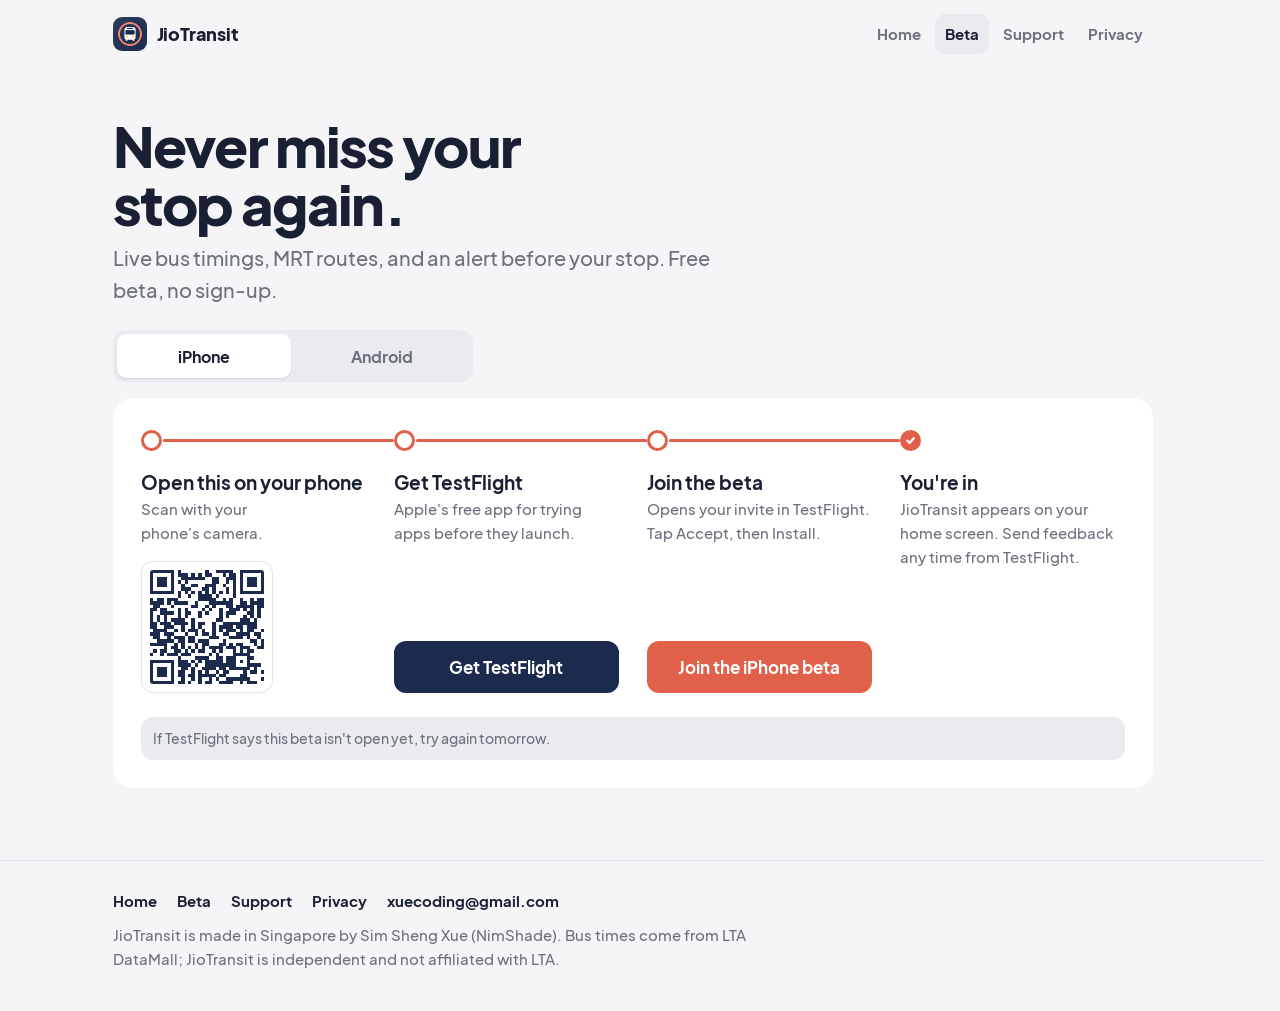
==== beta/index.html @ fa0a6614 "Site: Home in the nav, steady header across pages, MRT + bus directions shot, icon panel for extras " ====
<!doctype html>
<html lang="en">
<head>
<meta charset="utf-8">
<meta name="viewport" content="width=device-width,initial-scale=1,viewport-fit=cover">
<meta name="theme-color" content="#F5F5F7" media="(prefers-color-scheme: light)">
<meta name="theme-color" content="#0F1320" media="(prefers-color-scheme: dark)">
<title>Try the JioTransit beta</title>
<meta name="description" content="Live bus timings, MRT routes, and an alert before your stop. Free beta for iPhone and Android, no sign-up.">
<meta property="og:title" content="Try the JioTransit beta">
<meta property="og:description" content="Live bus timings, MRT routes, and an alert before your stop. Free beta for iPhone and Android, no sign-up.">
<meta property="og:image" content="https://shengxue97.github.io/jiotransit-web/assets/getoff.jpg">
<meta property="og:url" content="https://shengxue97.github.io/jiotransit-web/beta/">
<meta name="twitter:card" content="summary_large_image">
<link rel="icon" href="../assets/favicon.png">
<link rel="apple-touch-icon" href="../assets/apple-touch-icon.png">
<link rel="preload" href="../assets/fonts/jakarta-800.woff2" as="font" type="font/woff2" crossorigin>
<link rel="stylesheet" href="../assets/site.css">
</head>
<body>
<header class="site-header">
  <div class="wrap">
    <a class="brand" href="../"><img src="../assets/icon.png" width="34" height="34" alt=""><span>JioTransit</span></a>
    <nav class="site-nav" aria-label="Site"><a href="../">Home</a><a href="../beta/" aria-current="page">Beta</a><a href="../support/">Support</a><a href="../privacy/">Privacy</a></nav>
  </div>
</header>

<main class="wrap">
  <section class="beta-intro">
    <h1>Never miss your stop again.</h1>
    <p>Live bus timings, MRT routes, and an alert before your stop. Free beta, no sign-up.</p>
  </section>

  <div class="segments" role="tablist" aria-label="Your phone">
    <button role="tab" id="tab-ios" aria-controls="ios" aria-selected="true">iPhone</button>
    <button role="tab" id="tab-android" aria-controls="android" aria-selected="false">Android</button>
  </div>

  <section class="trip" id="ios" role="tabpanel" aria-labelledby="tab-ios">
    <ol class="stops">
      <li class="stop qr">
        <span class="dot"></span>
        <h2>Open this on your phone</h2>
        <p>Scan with your phone's camera.</p>
        <img class="qr-img" src="../assets/beta-qr.svg" width="132" height="132" alt="QR code that opens this page">
      </li>
      <li class="stop">
        <span class="dot"></span>
        <h2>Get TestFlight</h2>
        <p>Apple's free app for trying apps before they launch.</p>
        <a class="btn btn-plate" href="https://apps.apple.com/app/testflight/id899247664">Get TestFlight</a>
      </li>
      <li class="stop">
        <span class="dot"></span>
        <h2>Join the beta</h2>
        <p>Opens your invite in TestFlight. Tap Accept, then Install.</p>
        <a class="btn btn-accent" href="https://testflight.apple.com/join/M5SRZeEk">Join the iPhone beta</a>
      </li>
      <li class="stop end">
        <span class="dot"><svg viewBox="0 0 12 12" fill="none" stroke="currentColor" stroke-width="2.4" stroke-linecap="round" stroke-linejoin="round"><path d="M2.5 6.3 5 8.7l4.5-5.2"/></svg></span>
        <h2>You're in</h2>
        <p>JioTransit appears on your home screen. Send feedback any time from TestFlight.</p>
      </li>
    </ol>
    <p class="hint">If TestFlight says this beta isn't open yet, try again tomorrow.</p>
  </section>

  <section class="trip" id="android" role="tabpanel" aria-labelledby="tab-android" hidden>
    <ol class="stops">
      <li class="stop qr">
        <span class="dot"></span>
        <h2>Open this on your phone</h2>
        <p>Scan with your phone's camera.</p>
        <img class="qr-img" src="../assets/beta-qr.svg" width="132" height="132" alt="QR code that opens this page">
      </li>
      <li class="stop">
        <span class="dot"></span>
        <h2>Join the tester group</h2>
        <p>Tap Join group, using the Google account on your phone.</p>
        <a class="btn btn-plate" href="https://groups.google.com/g/jiotransit-testers">Join the tester group</a>
      </li>
      <li class="stop">
        <span class="dot"></span>
        <h2>Install from Google Play</h2>
        <p>Tap Become a tester, then download JioTransit.</p>
        <a class="btn btn-accent" href="https://play.google.com/apps/testing/com.nimshade.jiotransit">Install JioTransit</a>
      </li>
      <li class="stop end">
        <span class="dot"><svg viewBox="0 0 12 12" fill="none" stroke="currentColor" stroke-width="2.4" stroke-linecap="round" stroke-linejoin="round"><path d="M2.5 6.3 5 8.7l4.5-5.2"/></svg></span>
        <h2>You're in</h2>
        <p>Please keep it installed for 14 days. That's what Google needs before JioTransit can launch.</p>
      </li>
    </ol>
  </section>
</main>

<footer class="site-footer">
  <div class="wrap">
    <div class="links"><a href="../">Home</a><a href="../beta/">Beta</a><a href="../support/">Support</a><a href="../privacy/">Privacy</a><a href="mailto:xuecoding@gmail.com">xuecoding@gmail.com</a></div>
    <p>JioTransit is made in Singapore by Sim Sheng Xue (NimShade). Bus times come from LTA DataMall; JioTransit is independent and not affiliated with LTA.</p>
  </div>
</footer>
<script>
(function () {
  var tabs = document.querySelectorAll('[role="tab"]');
  function show(id) {
    tabs.forEach(function (t) {
      var on = t.getAttribute("aria-controls") === id;
      t.setAttribute("aria-selected", on);
      t.tabIndex = on ? 0 : -1;
      document.getElementById(t.getAttribute("aria-controls")).hidden = !on;
    });
  }
  tabs.forEach(function (t) {
    t.addEventListener("click", function () { show(t.getAttribute("aria-controls")); });
  });
  show(/Android/i.test(navigator.userAgent) ? "android" : "ios");
})();
</script>
</body>
</html>
---- assets/site.css ----
/* JioTransit website: one stylesheet for every page.
   Colours are the app's own (lib/core/theme/app_colors.dart); type is the app's font. */
@font-face{font-family:"Jakarta";src:url("fonts/jakarta-500.woff2") format("woff2");font-weight:500;font-display:swap}
@font-face{font-family:"Jakarta";src:url("fonts/jakarta-700.woff2") format("woff2");font-weight:700;font-display:swap}
@font-face{font-family:"Jakarta";src:url("fonts/jakarta-800.woff2") format("woff2");font-weight:800;font-display:swap}

:root{
  --bg:#F5F5F7;--surface:#FFFFFF;--muted:#EAEBEE;--divider:#E1E3E8;
  --text:#1A2033;--text-2:#6D717D;
  --accent:#E0604A;--accent-hover:#CC5440;--accent-text:#B9432E;--on-accent:#FFFFFF;
  --plate:#1C2A4D;--on-plate:#FFFFFF;--plate-text-2:#C2C9DC;
  --shot-border:rgba(26,32,51,.10);
  --gutter:20px;--max:1120px;
  color-scheme:light;
}
@media (prefers-color-scheme:dark){
  :root{
    --bg:#0F1320;--surface:#181D2C;--muted:#212738;--divider:#293043;
    --text:#EEF0F6;--text-2:#A3A9BA;
    --accent:#FF7E66;--accent-hover:#FF937E;--accent-text:#FF7E66;--on-accent:#2A0F0A;
    --plate:#1A2340;--on-plate:#EEF0F6;--plate-text-2:#A3A9BA;
    --shot-border:rgba(255,255,255,.08);
    color-scheme:dark;
  }
}

*{box-sizing:border-box}
html{-webkit-text-size-adjust:100%;overflow-y:scroll;scrollbar-gutter:stable}
body{margin:0;background:var(--bg);color:var(--text);
  font:500 17px/1.6 "Jakarta",system-ui,-apple-system,"Segoe UI",Roboto,sans-serif;
  -webkit-font-smoothing:antialiased;min-height:100vh;display:flex;flex-direction:column}
main{flex:1}
img{max-width:100%;height:auto;display:block}
a{color:var(--accent-text)}
:focus-visible{outline:3px solid var(--accent);outline-offset:3px;border-radius:8px}
h1,h2,h3{text-wrap:balance}
p{text-wrap:pretty}
.wrap{max-width:var(--max);margin:0 auto;padding:0 var(--gutter)}

/* ---------- header: identical on every page ---------- */
.site-header .wrap{display:flex;align-items:center;gap:16px;height:68px}
.brand{display:flex;align-items:center;gap:10px;text-decoration:none;color:var(--text);margin-right:auto}
.brand img{width:34px;height:34px;border-radius:9px}
.brand span{font-weight:800;font-size:18px;letter-spacing:-.01em}
.site-nav{display:flex;gap:4px}
.site-nav a{color:var(--text-2);text-decoration:none;font-weight:700;font-size:15px;padding:8px 10px;border-radius:10px}
.site-nav a:hover{color:var(--text);background:var(--muted)}
.site-nav a[aria-current="page"]{color:var(--text);background:var(--muted)}
@media (max-width:399px){ .brand span{display:none} .site-nav a{padding:8px 8px} }

/* ---------- footer: identical on every page ---------- */
.site-footer{margin-top:72px;border-top:1px solid var(--divider);padding:28px 0 40px;color:var(--text-2);font-size:15px}
.site-footer .wrap{display:grid;gap:10px}
.site-footer .links{display:flex;flex-wrap:wrap;gap:6px 20px}
.site-footer .links a{color:var(--text);text-decoration:none;font-weight:700}
.site-footer .links a:hover{text-decoration:underline}
.site-footer p{margin:0;max-width:60ch}

/* ---------- buttons ---------- */
.btn{display:inline-flex;align-items:center;justify-content:center;min-height:52px;padding:12px 24px;border-radius:12px;
  font-weight:700;font-size:17px;text-decoration:none;text-align:center}
.btn-accent{background:var(--accent);color:var(--on-accent)}
.btn-accent:hover{background:var(--accent-hover)}
.btn-plate{background:var(--plate);color:var(--on-plate)}
@media (prefers-color-scheme:dark){ .btn-plate{background:#D7DEEF;color:#1C2A4D} }
.btn:active{transform:translateY(1px)}

/* ---------- app screenshots ---------- */
.shot{border-radius:28px;border:1px solid var(--shot-border);box-shadow:0 18px 40px -18px rgba(26,32,51,.35);background:var(--surface)}
.widget{filter:drop-shadow(0 16px 30px rgba(15,19,32,.35))}

/* =========================================================
   HOME
   ========================================================= */
.hero{padding:28px 0 8px}
.hero h1{font-weight:800;font-size:clamp(38px,9.5vw,68px);line-height:1.02;letter-spacing:-.035em;margin:0 0 16px;max-width:12ch}
.hero .lede{font-size:clamp(17px,2.2vw,20px);color:var(--text-2);margin:0 0 28px;max-width:30em}
.hero .actions{display:flex;flex-wrap:wrap;align-items:center;gap:12px 20px}
.hero .note{color:var(--text-2);font-size:15px}
.hero-visual{position:relative;margin:40px auto 0;max-width:420px;padding-bottom:56px}
.hero-visual .shot{width:76%;margin:0 auto}
.hero-visual .widget{position:absolute;left:0;bottom:0;width:100%}

.feature{display:grid;gap:28px;padding:64px 0 0;align-items:center}
.feature h2{font-weight:800;font-size:clamp(28px,4.4vw,40px);line-height:1.1;letter-spacing:-.025em;margin:0 0 12px}
.feature p{color:var(--text-2);margin:0;max-width:34em}
.feature .facts{list-style:none;padding:0;margin:18px 0 0;display:grid;gap:8px}
.feature .facts li{padding-left:22px;position:relative}
.feature .facts li::before{content:"";position:absolute;left:2px;top:.62em;width:9px;height:9px;border-radius:50%;border:2.5px solid var(--accent)}
.feature figure{margin:0;background:var(--muted);border-radius:28px;padding:32px 24px 0;overflow:hidden;display:flex;justify-content:center}
.feature figure .shot{width:min(300px,100%);border-bottom-left-radius:0;border-bottom-right-radius:0;box-shadow:none}

.extras{padding:72px 0 0}
.extras h2{font-weight:800;font-size:clamp(24px,3.4vw,32px);letter-spacing:-.02em;margin:0 0 20px}
.extras ul{list-style:none;margin:0;padding:24px 20px;display:grid;gap:22px;background:var(--surface);border-radius:28px}
.extras li{display:flex;gap:14px;align-items:flex-start}
.extras .ic{flex:none;width:44px;height:44px;border-radius:12px;display:grid;place-items:center;
  background:color-mix(in srgb,var(--accent) 13%,transparent);color:var(--accent-text)}
.extras .ic svg{width:24px;height:24px;fill:currentColor}
.extras b{display:block;font-weight:700;font-size:17px;line-height:1.3;margin:1px 0 2px}
.extras li span:not(.ic){display:block;color:var(--text-2);font-size:15px;line-height:1.5}

.cta{margin-top:72px;background:var(--plate);color:var(--on-plate);border-radius:28px;padding:36px 24px;display:grid;gap:20px}
.cta h2{font-weight:800;font-size:clamp(26px,4vw,40px);line-height:1.1;letter-spacing:-.025em;margin:0}
.cta p{margin:6px 0 0;color:var(--plate-text-2)}
.cta .btn{justify-self:start}

/* tablet */
@media (min-width:720px){
  :root{--gutter:32px}
  .hero{padding-top:48px}
  .hero-visual{max-width:460px}
  .feature{grid-template-columns:1fr 1fr;gap:40px}
  .feature.flip figure{order:-1}
  .extras ul{grid-template-columns:1fr 1fr;gap:28px 40px;padding:32px}
  .cta{grid-template-columns:1fr auto;align-items:center;padding:40px}
  .cta .btn{justify-self:end}
}
/* desktop */
@media (min-width:1024px){
  :root{--gutter:40px}
  .hero{display:grid;grid-template-columns:1.1fr .9fr;gap:56px;align-items:center;padding:56px 0 0}
  .hero-visual{margin:0 0 0 auto;max-width:480px;padding-bottom:72px}
  .hero-visual .shot{width:72%;margin:0 0 0 auto}
  .hero-visual .widget{width:94%}
  .feature{gap:80px;padding-top:112px}
  .feature figure{padding:48px 48px 0}
  .extras{padding-top:112px}
  .extras ul{grid-template-columns:repeat(3,1fr);gap:36px 48px;padding:44px 48px}
  .cta{margin-top:112px;padding:56px 64px}
}

/* =========================================================
   BETA
   ========================================================= */
.beta-intro{padding:28px 0 0;max-width:640px}
.beta-intro h1{font-weight:800;font-size:clamp(34px,7vw,56px);line-height:1.04;letter-spacing:-.03em;margin:0 0 10px}
.beta-intro p{color:var(--text-2);font-size:clamp(17px,2vw,20px);margin:0 0 24px}

.segments{display:grid;grid-template-columns:1fr 1fr;background:var(--muted);border-radius:12px;padding:4px;gap:4px;max-width:360px}
.segments button{font:inherit;font-weight:700;font-size:16px;color:var(--text-2);background:none;border:0;border-radius:9px;min-height:44px;cursor:pointer}
.segments button[aria-selected="true"]{background:var(--surface);color:var(--text);box-shadow:0 1px 2px rgba(26,32,51,.12)}

.trip{background:var(--surface);border-radius:20px;padding:22px 18px 8px;margin-top:12px}
.trip[hidden]{display:none}
.stops{list-style:none;margin:0;padding:0}
.stop{position:relative;padding:0 0 24px 38px}
.stop::before{content:"";position:absolute;left:9px;top:22px;bottom:-2px;width:3px;border-radius:2px;background:var(--accent)}
.stop:last-child::before{display:none}
.dot{position:absolute;left:0;top:2px;width:21px;height:21px;border-radius:50%;background:var(--surface);border:3px solid var(--accent)}
.stop.end .dot{background:var(--accent);display:grid;place-items:center}
.stop.end .dot svg{width:11px;height:11px;color:var(--on-accent)}
.stop h2{font-size:18px;font-weight:700;line-height:1.3;margin:0}
.stop p{color:var(--text-2);margin:2px 0 12px;font-size:15px}
.stop.end p{margin-bottom:0}
.stop .btn{display:flex;width:100%}
.stop.qr{display:none}
.qr-img{width:132px;height:132px;background:#fff;padding:8px;border-radius:12px;border:1px solid var(--divider)}
.hint{font-size:14px;color:var(--text-2);background:var(--muted);border-radius:12px;padding:10px 12px;margin:4px 0 18px}

@media (min-width:720px){
  .beta-intro{padding-top:48px}
  .trip{padding:32px 28px 28px;margin-top:16px}
  .stops{display:grid;grid-auto-flow:column;grid-auto-columns:minmax(0,1fr);column-gap:28px}
  .stop{padding:40px 0 0;display:flex;flex-direction:column}
  .stop::before{left:22px;right:-28px;top:9px;bottom:auto;width:auto;height:3px}
  .dot{top:0}
  .stop h2{font-size:19px}
  .stop p{flex:1;margin-bottom:16px}
  .stop .btn{margin-top:auto}
  .stop.end p{flex:none}
  .hint{margin:24px 0 0}
}
@media (min-width:720px) and (hover:hover) and (pointer:fine){
  .stop.qr{display:flex}
  .stop.qr .qr-img{margin-top:auto}
}

/* =========================================================
   TEXT PAGES (support, privacy)
   ========================================================= */
.doc{max-width:720px;padding-top:28px}
.doc h1{font-weight:800;font-size:clamp(32px,6vw,48px);line-height:1.08;letter-spacing:-.03em;margin:0 0 8px}
.doc .updated{color:var(--text-2);margin:0 0 28px;font-size:15px}
.doc h2{font-weight:800;font-size:22px;letter-spacing:-.01em;margin:40px 0 8px}
.doc p{margin:0 0 14px}
.doc strong{font-weight:700}
@media (min-width:720px){ .doc{padding-top:48px} }
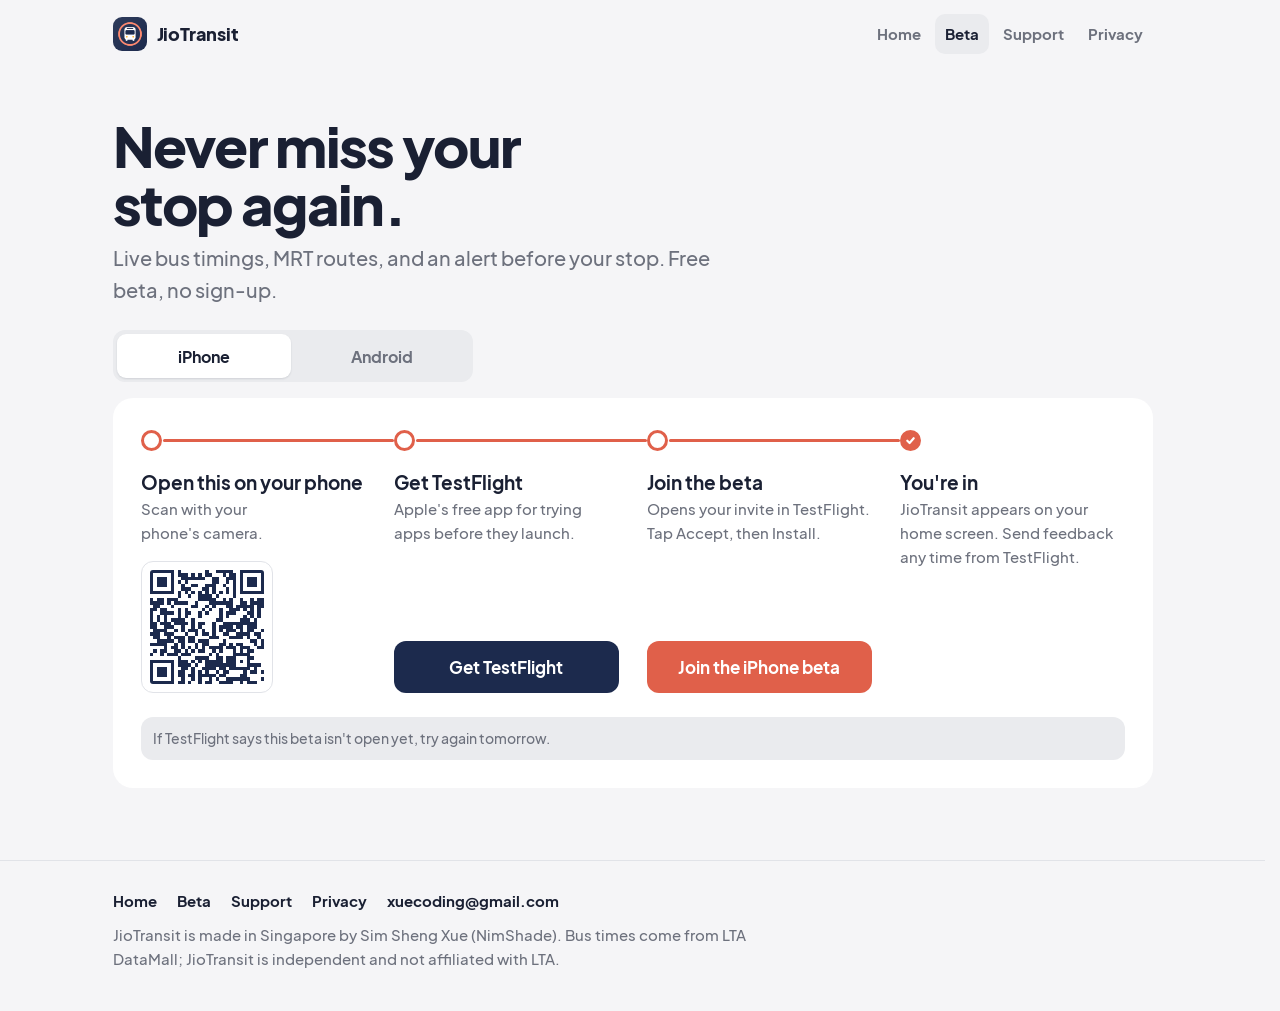
==== commit 05f9a2a2: "Instant page switches: preload fonts, fetch the other pages ahead, swap in place with a crossfade Co" ====
--- a/beta/index.html
+++ b/beta/index.html
@@ -14,8 +14,11 @@
 <meta name="twitter:card" content="summary_large_image">
 <link rel="icon" href="../assets/favicon.png">
 <link rel="apple-touch-icon" href="../assets/apple-touch-icon.png">
+<link rel="preload" href="../assets/fonts/jakarta-500.woff2" as="font" type="font/woff2" crossorigin>
+<link rel="preload" href="../assets/fonts/jakarta-700.woff2" as="font" type="font/woff2" crossorigin>
 <link rel="preload" href="../assets/fonts/jakarta-800.woff2" as="font" type="font/woff2" crossorigin>
 <link rel="stylesheet" href="../assets/site.css">
+<script src="../assets/nav.js" defer></script>
 </head>
 <body>
 <header class="site-header">
--- a/assets/site.css
+++ b/assets/site.css
@@ -25,17 +25,23 @@
 }
 
 *{box-sizing:border-box}
-html{-webkit-text-size-adjust:100%;overflow-y:scroll;scrollbar-gutter:stable}
+html{background:var(--bg);-webkit-text-size-adjust:100%;overflow-y:scroll;scrollbar-gutter:stable}
 body{margin:0;background:var(--bg);color:var(--text);
   font:500 17px/1.6 "Jakarta",system-ui,-apple-system,"Segoe UI",Roboto,sans-serif;
   -webkit-font-smoothing:antialiased;min-height:100vh;display:flex;flex-direction:column}
-main{flex:1}
+main{flex:1;width:100%}
 img{max-width:100%;height:auto;display:block}
 a{color:var(--accent-text)}
 :focus-visible{outline:3px solid var(--accent);outline-offset:3px;border-radius:8px}
 h1,h2,h3{text-wrap:balance}
 p{text-wrap:pretty}
 .wrap{max-width:var(--max);margin:0 auto;padding:0 var(--gutter)}
+
+/* ---------- page switches: header stays put, content crossfades ---------- */
+@view-transition{navigation:auto}
+.site-header{view-transition-name:site-header}
+::view-transition-old(root),::view-transition-new(root){animation-duration:.16s}
+@media (prefers-reduced-motion:reduce){ ::view-transition-group(*),::view-transition-old(*),::view-transition-new(*){animation:none} }
 
 /* ---------- header: identical on every page ---------- */
 .site-header .wrap{display:flex;align-items:center;gap:16px;height:68px}
@@ -46,7 +52,11 @@
 .site-nav a{color:var(--text-2);text-decoration:none;font-weight:700;font-size:15px;padding:8px 10px;border-radius:10px}
 .site-nav a:hover{color:var(--text);background:var(--muted)}
 .site-nav a[aria-current="page"]{color:var(--text);background:var(--muted)}
-@media (max-width:399px){ .brand span{display:none} .site-nav a{padding:8px 8px} }
+.brand{min-width:0;flex:none}
+.site-nav{flex:none}
+/* phones: the four links need the room, so the logo stands alone */
+@media (max-width:519px){ .brand span{display:none} .site-header .wrap{gap:8px} }
+@media (max-width:359px){ .site-nav{gap:0} .site-nav a{padding:8px 7px;font-size:14px} }
 
 /* ---------- footer: identical on every page ---------- */
 .site-footer{margin-top:72px;border-top:1px solid var(--divider);padding:28px 0 40px;color:var(--text-2);font-size:15px}
@@ -119,7 +129,7 @@
 /* desktop */
 @media (min-width:1024px){
   :root{--gutter:40px}
-  .hero{display:grid;grid-template-columns:1.1fr .9fr;gap:56px;align-items:center;padding:56px 0 0}
+  .hero{display:grid;grid-template-columns:1.1fr .9fr;gap:56px;align-items:start;padding:48px 0 0}
   .hero-visual{margin:0 0 0 auto;max-width:480px;padding-bottom:72px}
   .hero-visual .shot{width:72%;margin:0 0 0 auto}
   .hero-visual .widget{width:94%}
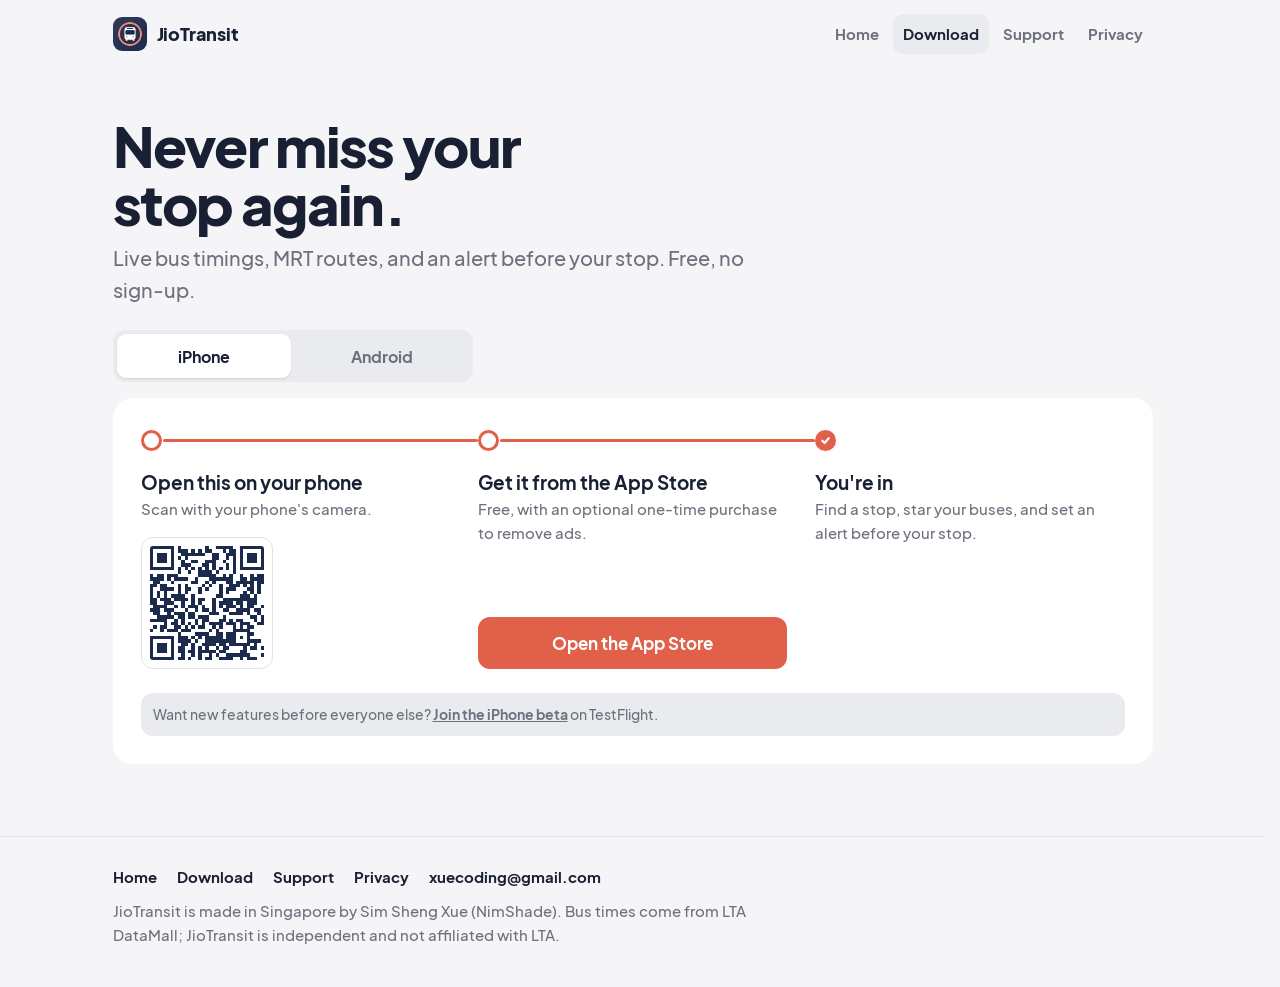
==== commit eabd42f8: "Launch: store links instead of the beta, new screenshots The app is live on the App Store and Google" ====
--- a/beta/index.html
+++ b/beta/index.html
@@ -5,15 +5,15 @@
 <meta name="viewport" content="width=device-width,initial-scale=1,viewport-fit=cover">
 <meta name="theme-color" content="#F5F5F7" media="(prefers-color-scheme: light)">
 <meta name="theme-color" content="#0F1320" media="(prefers-color-scheme: dark)">
-<title>Try the JioTransit beta</title>
-<meta name="description" content="Live bus timings, MRT routes, and an alert before your stop. Free beta for iPhone and Android, no sign-up.">
-<meta property="og:title" content="Try the JioTransit beta">
-<meta property="og:description" content="Live bus timings, MRT routes, and an alert before your stop. Free beta for iPhone and Android, no sign-up.">
+<title>Download JioTransit</title>
+<meta name="description" content="Live bus timings, MRT routes, and an alert before your stop. Free on the App Store and Google Play, no sign-up.">
+<meta property="og:title" content="Download JioTransit">
+<meta property="og:description" content="Live bus timings, MRT routes, and an alert before your stop. Free on the App Store and Google Play, no sign-up.">
 <meta property="og:image" content="https://shengxue97.github.io/jiotransit-web/assets/getoff.jpg">
 <meta property="og:url" content="https://shengxue97.github.io/jiotransit-web/beta/">
 <meta name="twitter:card" content="summary_large_image">
-<link rel="icon" href="../assets/favicon.png">
-<link rel="apple-touch-icon" href="../assets/apple-touch-icon.png">
+<link rel="icon" href="/jiotransit-web/assets/favicon.png">
+<link rel="apple-touch-icon" href="/jiotransit-web/assets/apple-touch-icon.png">
 <link rel="preload" href="../assets/fonts/jakarta-500.woff2" as="font" type="font/woff2" crossorigin>
 <link rel="preload" href="../assets/fonts/jakarta-700.woff2" as="font" type="font/woff2" crossorigin>
 <link rel="preload" href="../assets/fonts/jakarta-800.woff2" as="font" type="font/woff2" crossorigin>
@@ -24,14 +24,14 @@
 <header class="site-header">
   <div class="wrap">
     <a class="brand" href="../"><img src="../assets/icon.png" width="34" height="34" alt=""><span>JioTransit</span></a>
-    <nav class="site-nav" aria-label="Site"><a href="../">Home</a><a href="../beta/" aria-current="page">Beta</a><a href="../support/">Support</a><a href="../privacy/">Privacy</a></nav>
+    <nav class="site-nav" aria-label="Site"><a href="../">Home</a><a href="../beta/" aria-current="page">Download</a><a href="../support/">Support</a><a href="../privacy/">Privacy</a></nav>
   </div>
 </header>
 
 <main class="wrap">
   <section class="beta-intro">
     <h1>Never miss your stop again.</h1>
-    <p>Live bus timings, MRT routes, and an alert before your stop. Free beta, no sign-up.</p>
+    <p>Live bus timings, MRT routes, and an alert before your stop. Free, no sign-up.</p>
   </section>
 
   <div class="segments" role="tablist" aria-label="Your phone">
@@ -49,23 +49,17 @@
       </li>
       <li class="stop">
         <span class="dot"></span>
-        <h2>Get TestFlight</h2>
-        <p>Apple's free app for trying apps before they launch.</p>
-        <a class="btn btn-plate" href="https://apps.apple.com/app/testflight/id899247664">Get TestFlight</a>
-      </li>
-      <li class="stop">
-        <span class="dot"></span>
-        <h2>Join the beta</h2>
-        <p>Opens your invite in TestFlight. Tap Accept, then Install.</p>
-        <a class="btn btn-accent" href="https://testflight.apple.com/join/M5SRZeEk">Join the iPhone beta</a>
+        <h2>Get it from the App Store</h2>
+        <p>Free, with an optional one-time purchase to remove ads.</p>
+        <a class="btn btn-accent" href="https://apps.apple.com/sg/app/jiotransit-sg-bus-mrt/id6819054000">Open the App Store</a>
       </li>
       <li class="stop end">
         <span class="dot"><svg viewBox="0 0 12 12" fill="none" stroke="currentColor" stroke-width="2.4" stroke-linecap="round" stroke-linejoin="round"><path d="M2.5 6.3 5 8.7l4.5-5.2"/></svg></span>
         <h2>You're in</h2>
-        <p>JioTransit appears on your home screen. Send feedback any time from TestFlight.</p>
+        <p>Find a stop, star your buses, and set an alert before your stop.</p>
       </li>
     </ol>
-    <p class="hint">If TestFlight says this beta isn't open yet, try again tomorrow.</p>
+    <p class="hint">Want new features before everyone else? <a href="https://testflight.apple.com/join/M5SRZeEk">Join the iPhone beta</a> on TestFlight.</p>
   </section>
 
   <section class="trip" id="android" role="tabpanel" aria-labelledby="tab-android" hidden>
@@ -78,28 +72,23 @@
       </li>
       <li class="stop">
         <span class="dot"></span>
-        <h2>Join the tester group</h2>
-        <p>Tap Join group, using the Google account on your phone.</p>
-        <a class="btn btn-plate" href="https://groups.google.com/g/jiotransit-testers">Join the tester group</a>
-      </li>
-      <li class="stop">
-        <span class="dot"></span>
-        <h2>Install from Google Play</h2>
-        <p>Tap Become a tester, then download JioTransit.</p>
-        <a class="btn btn-accent" href="https://play.google.com/apps/testing/com.nimshade.jiotransit">Install JioTransit</a>
+        <h2>Get it from Google Play</h2>
+        <p>Free, with an optional one-time purchase to remove ads.</p>
+        <a class="btn btn-accent" href="https://play.google.com/store/apps/details?id=com.nimshade.jiotransit">Open Google Play</a>
       </li>
       <li class="stop end">
         <span class="dot"><svg viewBox="0 0 12 12" fill="none" stroke="currentColor" stroke-width="2.4" stroke-linecap="round" stroke-linejoin="round"><path d="M2.5 6.3 5 8.7l4.5-5.2"/></svg></span>
         <h2>You're in</h2>
-        <p>Please keep it installed for 14 days. That's what Google needs before JioTransit can launch.</p>
+        <p>Find a stop, star your buses, and set an alert before your stop.</p>
       </li>
     </ol>
+    <p class="hint">Want new features before everyone else? Join the <a href="https://groups.google.com/g/jiotransit-testers">tester group</a>, then <a href="https://play.google.com/apps/testing/com.nimshade.jiotransit">become a tester</a>.</p>
   </section>
 </main>
 
 <footer class="site-footer">
   <div class="wrap">
-    <div class="links"><a href="../">Home</a><a href="../beta/">Beta</a><a href="../support/">Support</a><a href="../privacy/">Privacy</a><a href="mailto:xuecoding@gmail.com">xuecoding@gmail.com</a></div>
+    <div class="links"><a href="../">Home</a><a href="../beta/">Download</a><a href="../support/">Support</a><a href="../privacy/">Privacy</a><a href="mailto:xuecoding@gmail.com">xuecoding@gmail.com</a></div>
     <p>JioTransit is made in Singapore by Sim Sheng Xue (NimShade). Bus times come from LTA DataMall; JioTransit is independent and not affiliated with LTA.</p>
   </div>
 </footer>
--- a/assets/site.css
+++ b/assets/site.css
@@ -33,6 +33,8 @@
 img{max-width:100%;height:auto;display:block}
 a{color:var(--accent-text)}
 :focus-visible{outline:3px solid var(--accent);outline-offset:3px;border-radius:8px}
+/* <main> takes focus after an instant page switch (for screen readers); never draw a ring on it */
+main:focus,main:focus-visible,[tabindex="-1"]:focus{outline:none}
 h1,h2,h3{text-wrap:balance}
 p{text-wrap:pretty}
 .wrap{max-width:var(--max);margin:0 auto;padding:0 var(--gutter)}
@@ -86,7 +88,6 @@
 .hero h1{font-weight:800;font-size:clamp(38px,9.5vw,68px);line-height:1.02;letter-spacing:-.035em;margin:0 0 16px;max-width:12ch}
 .hero .lede{font-size:clamp(17px,2.2vw,20px);color:var(--text-2);margin:0 0 28px;max-width:30em}
 .hero .actions{display:flex;flex-wrap:wrap;align-items:center;gap:12px 20px}
-.hero .note{color:var(--text-2);font-size:15px}
 .hero-visual{position:relative;margin:40px auto 0;max-width:420px;padding-bottom:56px}
 .hero-visual .shot{width:76%;margin:0 auto}
 .hero-visual .widget{position:absolute;left:0;bottom:0;width:100%}
@@ -113,7 +114,7 @@
 .cta{margin-top:72px;background:var(--plate);color:var(--on-plate);border-radius:28px;padding:36px 24px;display:grid;gap:20px}
 .cta h2{font-weight:800;font-size:clamp(26px,4vw,40px);line-height:1.1;letter-spacing:-.025em;margin:0}
 .cta p{margin:6px 0 0;color:var(--plate-text-2)}
-.cta .btn{justify-self:start}
+.cta-actions{display:flex;flex-wrap:wrap;gap:12px}
 
 /* tablet */
 @media (min-width:720px){
@@ -124,7 +125,7 @@
   .feature.flip figure{order:-1}
   .extras ul{grid-template-columns:1fr 1fr;gap:28px 40px;padding:32px}
   .cta{grid-template-columns:1fr auto;align-items:center;padding:40px}
-  .cta .btn{justify-self:end}
+  .cta-actions{justify-content:flex-end}
 }
 /* desktop */
 @media (min-width:1024px){
@@ -141,7 +142,7 @@
 }
 
 /* =========================================================
-   BETA
+   DOWNLOAD (beta/ keeps its address: old links and QR codes point here)
    ========================================================= */
 .beta-intro{padding:28px 0 0;max-width:640px}
 .beta-intro h1{font-weight:800;font-size:clamp(34px,7vw,56px);line-height:1.04;letter-spacing:-.03em;margin:0 0 10px}
@@ -166,6 +167,7 @@
 .stop .btn{display:flex;width:100%}
 .stop.qr{display:none}
 .qr-img{width:132px;height:132px;background:#fff;padding:8px;border-radius:12px;border:1px solid var(--divider)}
+.hint a{color:inherit;font-weight:700}
 .hint{font-size:14px;color:var(--text-2);background:var(--muted);border-radius:12px;padding:10px 12px;margin:4px 0 18px}
 
 @media (min-width:720px){
@@ -189,10 +191,12 @@
 /* =========================================================
    TEXT PAGES (support, privacy)
    ========================================================= */
-.doc{max-width:720px;padding-top:28px}
-.doc h1{font-weight:800;font-size:clamp(32px,6vw,48px);line-height:1.08;letter-spacing:-.03em;margin:0 0 8px}
+/* Text runs the full 1120px row, like every other page. */
+.doc{padding-top:28px}
+.doc-head h1{font-weight:800;font-size:clamp(32px,6vw,48px);line-height:1.08;letter-spacing:-.03em;margin:0 0 8px}
 .doc .updated{color:var(--text-2);margin:0 0 28px;font-size:15px}
-.doc h2{font-weight:800;font-size:22px;letter-spacing:-.01em;margin:40px 0 8px}
+.doc-body{max-width:none}
+.doc h2{font-weight:800;font-size:22px;letter-spacing:-.01em;margin:40px 0 8px;scroll-margin-top:24px}
 .doc p{margin:0 0 14px}
 .doc strong{font-weight:700}
-@media (min-width:720px){ .doc{padding-top:48px} }
+@media (min-width:720px){ .doc{padding-top:48px} .doc .updated{margin-bottom:36px} }
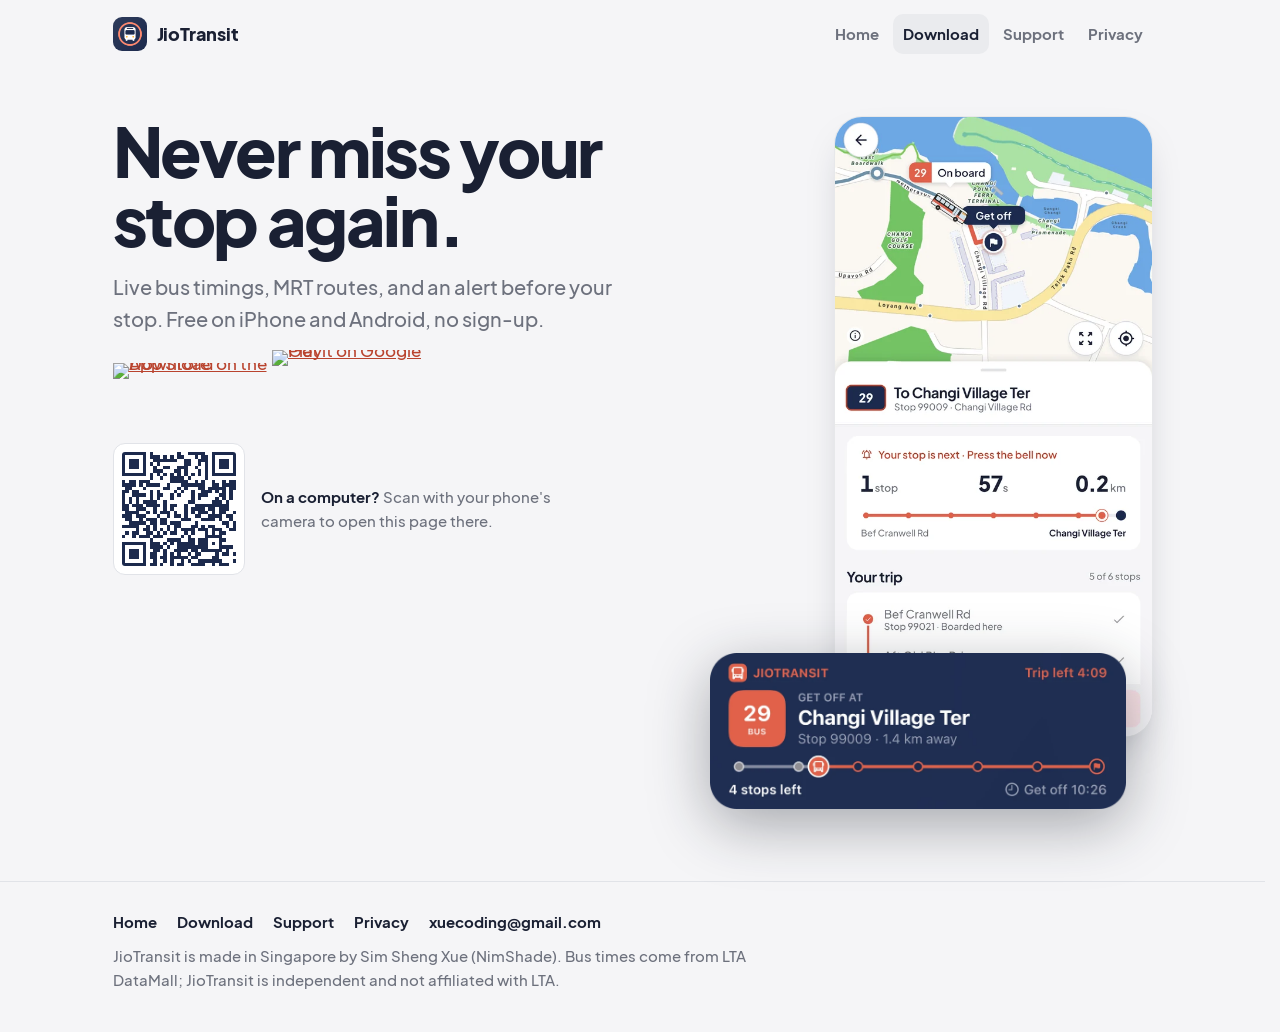
==== commit 1fc53525: "Official App Store and Google Play badges; one-step download page The store buttons are now Apple's " ====
--- a/beta/index.html
+++ b/beta/index.html
@@ -29,60 +29,23 @@
 </header>
 
 <main class="wrap">
-  <section class="beta-intro">
-    <h1>Never miss your stop again.</h1>
-    <p>Live bus timings, MRT routes, and an alert before your stop. Free, no sign-up.</p>
-  </section>
-
-  <div class="segments" role="tablist" aria-label="Your phone">
-    <button role="tab" id="tab-ios" aria-controls="ios" aria-selected="true">iPhone</button>
-    <button role="tab" id="tab-android" aria-controls="android" aria-selected="false">Android</button>
-  </div>
-
-  <section class="trip" id="ios" role="tabpanel" aria-labelledby="tab-ios">
-    <ol class="stops">
-      <li class="stop qr">
-        <span class="dot"></span>
-        <h2>Open this on your phone</h2>
-        <p>Scan with your phone's camera.</p>
+  <section class="hero">
+    <div>
+      <h1>Never miss your stop again.</h1>
+      <p class="lede">Live bus timings, MRT routes, and an alert before your stop. Free on iPhone and Android, no sign-up.</p>
+      <div class="badges">
+        <a class="badge" href="https://apps.apple.com/sg/app/jiotransit-sg-bus-mrt/id6819054000"><img src="https://toolbox.marketingtools.apple.com/api/v2/badges/download-on-the-app-store/black/en-us" width="156" height="52" alt="Download on the App Store"></a>
+        <a class="badge badge-play" href="https://play.google.com/store/apps/details?id=com.nimshade.jiotransit"><img src="https://play.google.com/intl/en_us/badges/static/images/badges/en_badge_web_generic.png" width="199" height="77" alt="Get it on Google Play"></a>
+      </div>
+      <div class="qr-card">
         <img class="qr-img" src="../assets/beta-qr.svg" width="132" height="132" alt="QR code that opens this page">
-      </li>
-      <li class="stop">
-        <span class="dot"></span>
-        <h2>Get it from the App Store</h2>
-        <p>Free, with an optional one-time purchase to remove ads.</p>
-        <a class="btn btn-accent" href="https://apps.apple.com/sg/app/jiotransit-sg-bus-mrt/id6819054000">Open the App Store</a>
-      </li>
-      <li class="stop end">
-        <span class="dot"><svg viewBox="0 0 12 12" fill="none" stroke="currentColor" stroke-width="2.4" stroke-linecap="round" stroke-linejoin="round"><path d="M2.5 6.3 5 8.7l4.5-5.2"/></svg></span>
-        <h2>You're in</h2>
-        <p>Find a stop, star your buses, and set an alert before your stop.</p>
-      </li>
-    </ol>
-    <p class="hint">Want new features before everyone else? <a href="https://testflight.apple.com/join/M5SRZeEk">Join the iPhone beta</a> on TestFlight.</p>
-  </section>
-
-  <section class="trip" id="android" role="tabpanel" aria-labelledby="tab-android" hidden>
-    <ol class="stops">
-      <li class="stop qr">
-        <span class="dot"></span>
-        <h2>Open this on your phone</h2>
-        <p>Scan with your phone's camera.</p>
-        <img class="qr-img" src="../assets/beta-qr.svg" width="132" height="132" alt="QR code that opens this page">
-      </li>
-      <li class="stop">
-        <span class="dot"></span>
-        <h2>Get it from Google Play</h2>
-        <p>Free, with an optional one-time purchase to remove ads.</p>
-        <a class="btn btn-accent" href="https://play.google.com/store/apps/details?id=com.nimshade.jiotransit">Open Google Play</a>
-      </li>
-      <li class="stop end">
-        <span class="dot"><svg viewBox="0 0 12 12" fill="none" stroke="currentColor" stroke-width="2.4" stroke-linecap="round" stroke-linejoin="round"><path d="M2.5 6.3 5 8.7l4.5-5.2"/></svg></span>
-        <h2>You're in</h2>
-        <p>Find a stop, star your buses, and set an alert before your stop.</p>
-      </li>
-    </ol>
-    <p class="hint">Want new features before everyone else? Join the <a href="https://groups.google.com/g/jiotransit-testers">tester group</a>, then <a href="https://play.google.com/apps/testing/com.nimshade.jiotransit">become a tester</a>.</p>
+        <p><b>On a computer?</b> Scan with your phone's camera to open this page there.</p>
+      </div>
+    </div>
+    <div class="hero-visual">
+      <img class="shot" src="../assets/ride.webp" width="540" height="1055" alt="On Bus 29 to Changi Village Ter: your stop is next, press the bell now">
+      <img class="widget" src="../assets/getoff.webp" width="900" height="337" alt="Lock screen: get off at Changi Village Ter, 4 stops left">
+    </div>
   </section>
 </main>
 
@@ -92,22 +55,5 @@
     <p>JioTransit is made in Singapore by Sim Sheng Xue (NimShade). Bus times come from LTA DataMall; JioTransit is independent and not affiliated with LTA.</p>
   </div>
 </footer>
-<script>
-(function () {
-  var tabs = document.querySelectorAll('[role="tab"]');
-  function show(id) {
-    tabs.forEach(function (t) {
-      var on = t.getAttribute("aria-controls") === id;
-      t.setAttribute("aria-selected", on);
-      t.tabIndex = on ? 0 : -1;
-      document.getElementById(t.getAttribute("aria-controls")).hidden = !on;
-    });
-  }
-  tabs.forEach(function (t) {
-    t.addEventListener("click", function () { show(t.getAttribute("aria-controls")); });
-  });
-  show(/Android/i.test(navigator.userAgent) ? "android" : "ios");
-})();
-</script>
 </body>
 </html>
--- a/assets/site.css
+++ b/assets/site.css
@@ -77,6 +77,13 @@
 @media (prefers-color-scheme:dark){ .btn-plate{background:#D7DEEF;color:#1C2A4D} }
 .btn:active{transform:translateY(1px)}
 
+/* ---------- official store badges (served by Apple and Google) ---------- */
+.badges{display:flex;flex-wrap:wrap;align-items:center;gap:12px 16px}
+.badge{display:block;line-height:0}
+.badge img{display:block;height:52px;width:auto}
+/* Google's badge image has clear space built in: cancel it so both badges line up. */
+.badge-play img{height:77px;margin:-12.5px -12.5px}
+
 /* ---------- app screenshots ---------- */
 .shot{border-radius:28px;border:1px solid var(--shot-border);box-shadow:0 18px 40px -18px rgba(26,32,51,.35);background:var(--surface)}
 .widget{filter:drop-shadow(0 16px 30px rgba(15,19,32,.35))}
@@ -114,7 +121,7 @@
 .cta{margin-top:72px;background:var(--plate);color:var(--on-plate);border-radius:28px;padding:36px 24px;display:grid;gap:20px}
 .cta h2{font-weight:800;font-size:clamp(26px,4vw,40px);line-height:1.1;letter-spacing:-.025em;margin:0}
 .cta p{margin:6px 0 0;color:var(--plate-text-2)}
-.cta-actions{display:flex;flex-wrap:wrap;gap:12px}
+.cta .badges{justify-self:start}
 
 /* tablet */
 @media (min-width:720px){
@@ -125,7 +132,7 @@
   .feature.flip figure{order:-1}
   .extras ul{grid-template-columns:1fr 1fr;gap:28px 40px;padding:32px}
   .cta{grid-template-columns:1fr auto;align-items:center;padding:40px}
-  .cta-actions{justify-content:flex-end}
+  .cta .badges{justify-self:end}
 }
 /* desktop */
 @media (min-width:1024px){
@@ -144,49 +151,11 @@
 /* =========================================================
    DOWNLOAD (beta/ keeps its address: old links and QR codes point here)
    ========================================================= */
-.beta-intro{padding:28px 0 0;max-width:640px}
-.beta-intro h1{font-weight:800;font-size:clamp(34px,7vw,56px);line-height:1.04;letter-spacing:-.03em;margin:0 0 10px}
-.beta-intro p{color:var(--text-2);font-size:clamp(17px,2vw,20px);margin:0 0 24px}
-
-.segments{display:grid;grid-template-columns:1fr 1fr;background:var(--muted);border-radius:12px;padding:4px;gap:4px;max-width:360px}
-.segments button{font:inherit;font-weight:700;font-size:16px;color:var(--text-2);background:none;border:0;border-radius:9px;min-height:44px;cursor:pointer}
-.segments button[aria-selected="true"]{background:var(--surface);color:var(--text);box-shadow:0 1px 2px rgba(26,32,51,.12)}
-
-.trip{background:var(--surface);border-radius:20px;padding:22px 18px 8px;margin-top:12px}
-.trip[hidden]{display:none}
-.stops{list-style:none;margin:0;padding:0}
-.stop{position:relative;padding:0 0 24px 38px}
-.stop::before{content:"";position:absolute;left:9px;top:22px;bottom:-2px;width:3px;border-radius:2px;background:var(--accent)}
-.stop:last-child::before{display:none}
-.dot{position:absolute;left:0;top:2px;width:21px;height:21px;border-radius:50%;background:var(--surface);border:3px solid var(--accent)}
-.stop.end .dot{background:var(--accent);display:grid;place-items:center}
-.stop.end .dot svg{width:11px;height:11px;color:var(--on-accent)}
-.stop h2{font-size:18px;font-weight:700;line-height:1.3;margin:0}
-.stop p{color:var(--text-2);margin:2px 0 12px;font-size:15px}
-.stop.end p{margin-bottom:0}
-.stop .btn{display:flex;width:100%}
-.stop.qr{display:none}
-.qr-img{width:132px;height:132px;background:#fff;padding:8px;border-radius:12px;border:1px solid var(--divider)}
-.hint a{color:inherit;font-weight:700}
-.hint{font-size:14px;color:var(--text-2);background:var(--muted);border-radius:12px;padding:10px 12px;margin:4px 0 18px}
-
-@media (min-width:720px){
-  .beta-intro{padding-top:48px}
-  .trip{padding:32px 28px 28px;margin-top:16px}
-  .stops{display:grid;grid-auto-flow:column;grid-auto-columns:minmax(0,1fr);column-gap:28px}
-  .stop{padding:40px 0 0;display:flex;flex-direction:column}
-  .stop::before{left:22px;right:-28px;top:9px;bottom:auto;width:auto;height:3px}
-  .dot{top:0}
-  .stop h2{font-size:19px}
-  .stop p{flex:1;margin-bottom:16px}
-  .stop .btn{margin-top:auto}
-  .stop.end p{flex:none}
-  .hint{margin:24px 0 0}
-}
-@media (min-width:720px) and (hover:hover) and (pointer:fine){
-  .stop.qr{display:flex}
-  .stop.qr .qr-img{margin-top:auto}
-}
+.qr-card{display:none;align-items:center;gap:16px;margin-top:28px;max-width:30em;color:var(--text-2);font-size:15px}
+.qr-card p{margin:0}
+.qr-card b{color:var(--text);font-weight:700}
+.qr-img{flex:none;width:132px;height:132px;background:#fff;padding:8px;border-radius:12px;border:1px solid var(--divider)}
+@media (min-width:720px) and (hover:hover) and (pointer:fine){ .qr-card{display:flex} }
 
 /* =========================================================
    TEXT PAGES (support, privacy)
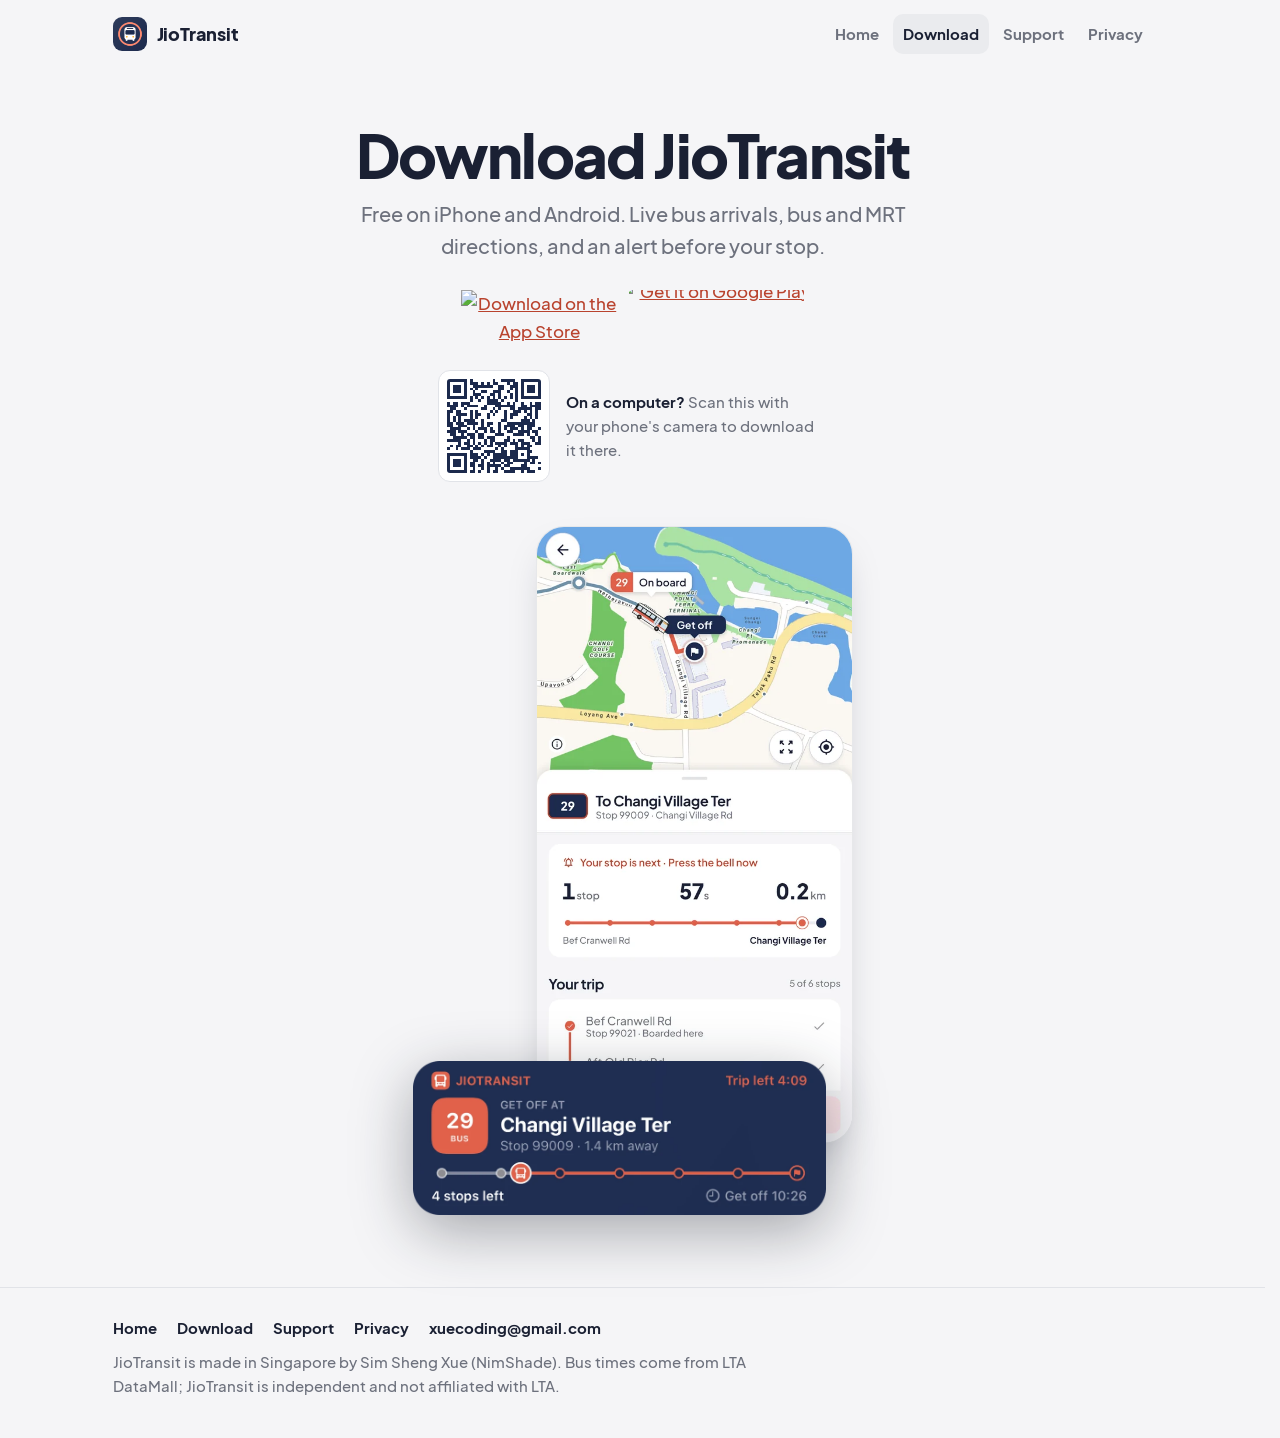
==== commit 99529b33: "Badges line up at one height; centred download page; plainer home copy Google's badge image is cropp" ====
--- a/beta/index.html
+++ b/beta/index.html
@@ -6,7 +6,7 @@
 <meta name="theme-color" content="#F5F5F7" media="(prefers-color-scheme: light)">
 <meta name="theme-color" content="#0F1320" media="(prefers-color-scheme: dark)">
 <title>Download JioTransit</title>
-<meta name="description" content="Live bus timings, MRT routes, and an alert before your stop. Free on the App Store and Google Play, no sign-up.">
+<meta name="description" content="Download JioTransit, free on the App Store and Google Play: live Singapore bus arrivals, bus and MRT directions, and an alert before your stop.">
 <meta property="og:title" content="Download JioTransit">
 <meta property="og:description" content="Live bus timings, MRT routes, and an alert before your stop. Free on the App Store and Google Play, no sign-up.">
 <meta property="og:image" content="https://shengxue97.github.io/jiotransit-web/assets/getoff.jpg">
@@ -29,17 +29,17 @@
 </header>
 
 <main class="wrap">
-  <section class="hero">
+  <section class="get">
     <div>
-      <h1>Never miss your stop again.</h1>
-      <p class="lede">Live bus timings, MRT routes, and an alert before your stop. Free on iPhone and Android, no sign-up.</p>
+      <h1>Download JioTransit</h1>
+      <p class="lede">Free on iPhone and Android. Live bus arrivals, bus and MRT directions, and an alert before your stop.</p>
       <div class="badges">
         <a class="badge" href="https://apps.apple.com/sg/app/jiotransit-sg-bus-mrt/id6819054000"><img src="https://toolbox.marketingtools.apple.com/api/v2/badges/download-on-the-app-store/black/en-us" width="156" height="52" alt="Download on the App Store"></a>
         <a class="badge badge-play" href="https://play.google.com/store/apps/details?id=com.nimshade.jiotransit"><img src="https://play.google.com/intl/en_us/badges/static/images/badges/en_badge_web_generic.png" width="199" height="77" alt="Get it on Google Play"></a>
       </div>
       <div class="qr-card">
         <img class="qr-img" src="../assets/beta-qr.svg" width="132" height="132" alt="QR code that opens this page">
-        <p><b>On a computer?</b> Scan with your phone's camera to open this page there.</p>
+        <p><b>On a computer?</b> Scan this with your phone's camera to download it there.</p>
       </div>
     </div>
     <div class="hero-visual">
--- a/assets/site.css
+++ b/assets/site.css
@@ -78,11 +78,16 @@
 .btn:active{transform:translateY(1px)}
 
 /* ---------- official store badges (served by Apple and Google) ---------- */
-.badges{display:flex;flex-wrap:wrap;align-items:center;gap:12px 16px}
-.badge{display:block;line-height:0}
-.badge img{display:block;height:52px;width:auto}
-/* Google's badge image has clear space built in: cancel it so both badges line up. */
-.badge-play img{height:77px;margin:-12.5px -12.5px}
+/* --bh is the badge height. Apple's SVG is exactly the badge (119.66 x 40). Google's PNG
+   (646 x 250) has clear space around the badge, which sits at x 41-604, y 41-208: the
+   link box crops to it so both badges are the same height and line up. */
+.badges{--bh:52px;display:flex;flex-wrap:nowrap;align-items:center;gap:12px}
+.badge{display:block;height:var(--bh);overflow:hidden;flex:none}
+.badge img{display:block;height:var(--bh);width:auto;max-width:none}
+.badge-play{width:calc(var(--bh) * 564 / 168)}
+.badge-play img{height:calc(var(--bh) * 250 / 168);margin:calc(var(--bh) * -41 / 168) 0 0 calc(var(--bh) * -41 / 168)}
+@media (max-width:519px){ .badges{--bh:44px;gap:10px} .cta{padding:32px 20px} }
+@media (max-width:339px){ .badges{flex-wrap:wrap} }
 
 /* ---------- app screenshots ---------- */
 .shot{border-radius:28px;border:1px solid var(--shot-border);box-shadow:0 18px 40px -18px rgba(26,32,51,.35);background:var(--surface)}
@@ -151,10 +156,16 @@
 /* =========================================================
    DOWNLOAD (beta/ keeps its address: old links and QR codes point here)
    ========================================================= */
-.qr-card{display:none;align-items:center;gap:16px;margin-top:28px;max-width:30em;color:var(--text-2);font-size:15px}
+.get{text-align:center;padding:28px 0 0}
+.get h1{font-weight:800;font-size:clamp(36px,8vw,60px);line-height:1.04;letter-spacing:-.03em;margin:0 0 12px}
+.get .lede{font-size:clamp(17px,2.2vw,20px);color:var(--text-2);margin:0 auto 28px;max-width:30em}
+.get .badges{justify-content:center}
+.get .hero-visual{margin:44px auto 0}
+.qr-card{display:none;align-items:center;gap:16px;margin:28px auto 0;max-width:26em;text-align:left;color:var(--text-2);font-size:15px}
 .qr-card p{margin:0}
 .qr-card b{color:var(--text);font-weight:700}
-.qr-img{flex:none;width:132px;height:132px;background:#fff;padding:8px;border-radius:12px;border:1px solid var(--divider)}
+.qr-img{flex:none;width:112px;height:112px;background:#fff;padding:8px;border-radius:12px;border:1px solid var(--divider)}
+@media (min-width:720px){ .get{padding-top:56px} .get .hero-visual{max-width:440px} }
 @media (min-width:720px) and (hover:hover) and (pointer:fine){ .qr-card{display:flex} }
 
 /* =========================================================
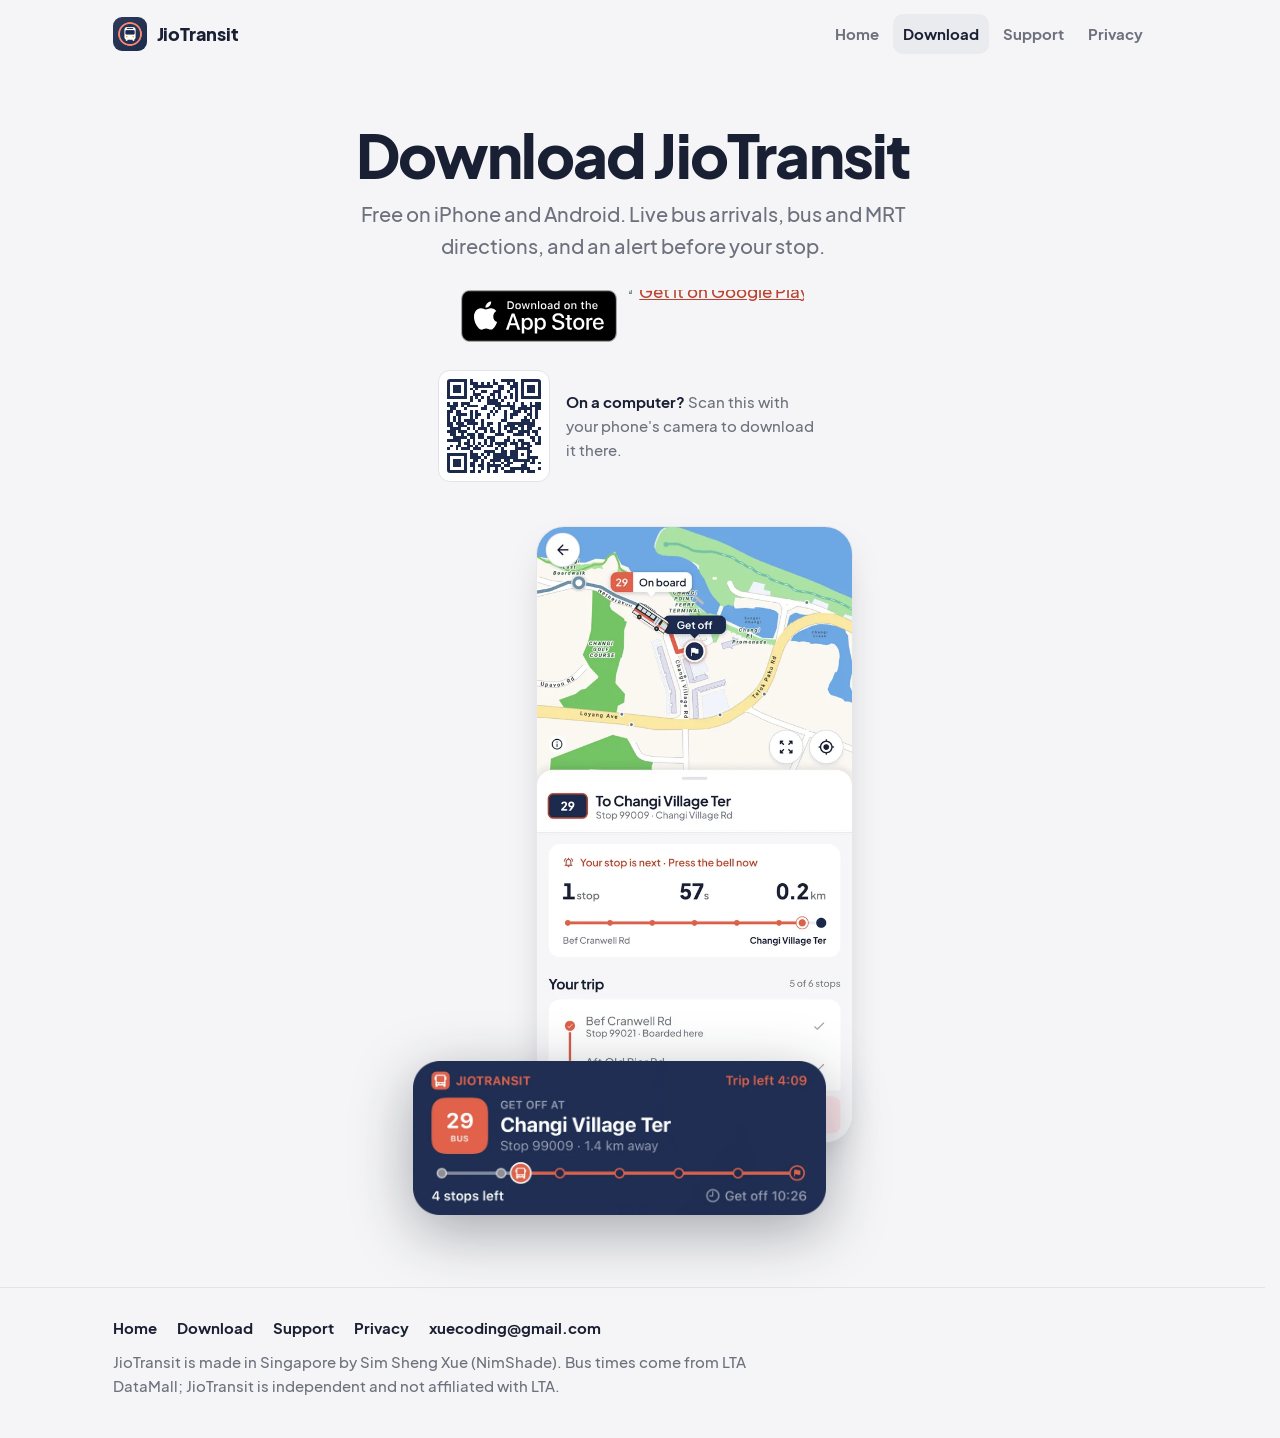
==== commit a3d5e240: "App Store badge served from the site, not Apple's badge host Co-Authored-By: Claude Opus 5.5 <norepl" ====
--- a/beta/index.html
+++ b/beta/index.html
@@ -34,7 +34,7 @@
       <h1>Download JioTransit</h1>
       <p class="lede">Free on iPhone and Android. Live bus arrivals, bus and MRT directions, and an alert before your stop.</p>
       <div class="badges">
-        <a class="badge" href="https://apps.apple.com/sg/app/jiotransit-sg-bus-mrt/id6819054000"><img src="https://toolbox.marketingtools.apple.com/api/v2/badges/download-on-the-app-store/black/en-us" width="156" height="52" alt="Download on the App Store"></a>
+        <a class="badge" href="https://apps.apple.com/sg/app/jiotransit-sg-bus-mrt/id6819054000"><img src="../assets/appstore-badge.svg" width="156" height="52" alt="Download on the App Store"></a>
         <a class="badge badge-play" href="https://play.google.com/store/apps/details?id=com.nimshade.jiotransit"><img src="https://play.google.com/intl/en_us/badges/static/images/badges/en_badge_web_generic.png" width="199" height="77" alt="Get it on Google Play"></a>
       </div>
       <div class="qr-card">
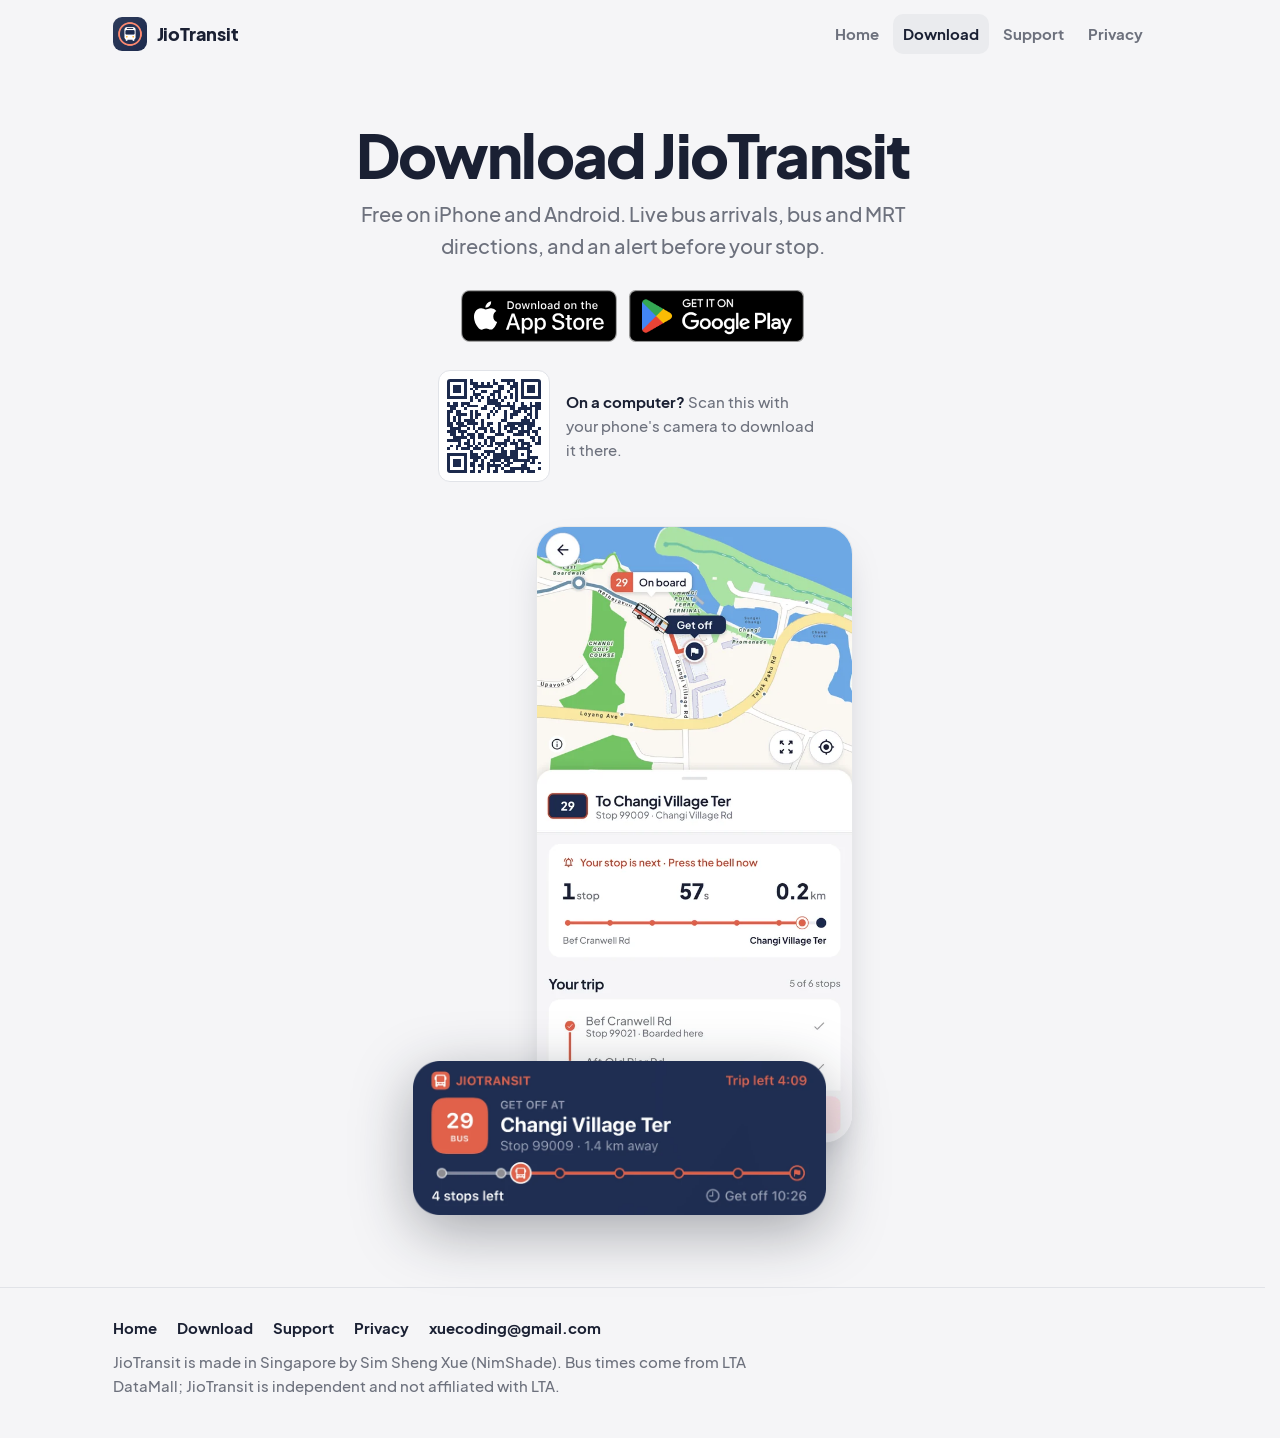
==== commit f9b49cd6: "Google Play badge served from the site, trimmed to the badge Both store badges are now local files o" ====
--- a/beta/index.html
+++ b/beta/index.html
@@ -35,7 +35,7 @@
       <p class="lede">Free on iPhone and Android. Live bus arrivals, bus and MRT directions, and an alert before your stop.</p>
       <div class="badges">
         <a class="badge" href="https://apps.apple.com/sg/app/jiotransit-sg-bus-mrt/id6819054000"><img src="../assets/appstore-badge.svg" width="156" height="52" alt="Download on the App Store"></a>
-        <a class="badge badge-play" href="https://play.google.com/store/apps/details?id=com.nimshade.jiotransit"><img src="https://play.google.com/intl/en_us/badges/static/images/badges/en_badge_web_generic.png" width="199" height="77" alt="Get it on Google Play"></a>
+        <a class="badge badge-play" href="https://play.google.com/store/apps/details?id=com.nimshade.jiotransit"><img src="../assets/googleplay-badge.png" width="175" height="52" alt="Get it on Google Play"></a>
       </div>
       <div class="qr-card">
         <img class="qr-img" src="../assets/beta-qr.svg" width="132" height="132" alt="QR code that opens this page">
--- a/assets/site.css
+++ b/assets/site.css
@@ -77,15 +77,12 @@
 @media (prefers-color-scheme:dark){ .btn-plate{background:#D7DEEF;color:#1C2A4D} }
 .btn:active{transform:translateY(1px)}
 
-/* ---------- official store badges (served by Apple and Google) ---------- */
-/* --bh is the badge height. Apple's SVG is exactly the badge (119.66 x 40). Google's PNG
-   (646 x 250) has clear space around the badge, which sits at x 41-604, y 41-208: the
-   link box crops to it so both badges are the same height and line up. */
+/* ---------- official store badges ----------
+   Apple's SVG and Google's PNG (its clear space trimmed) are both exactly the badge,
+   so one height lines them up. */
 .badges{--bh:52px;display:flex;flex-wrap:nowrap;align-items:center;gap:12px}
-.badge{display:block;height:var(--bh);overflow:hidden;flex:none}
-.badge img{display:block;height:var(--bh);width:auto;max-width:none}
-.badge-play{width:calc(var(--bh) * 564 / 168)}
-.badge-play img{height:calc(var(--bh) * 250 / 168);margin:calc(var(--bh) * -41 / 168) 0 0 calc(var(--bh) * -41 / 168)}
+.badge{display:block;flex:none}
+.badge img{display:block;height:var(--bh);width:auto}
 @media (max-width:519px){ .badges{--bh:44px;gap:10px} .cta{padding:32px 20px} }
 @media (max-width:339px){ .badges{flex-wrap:wrap} }
 
